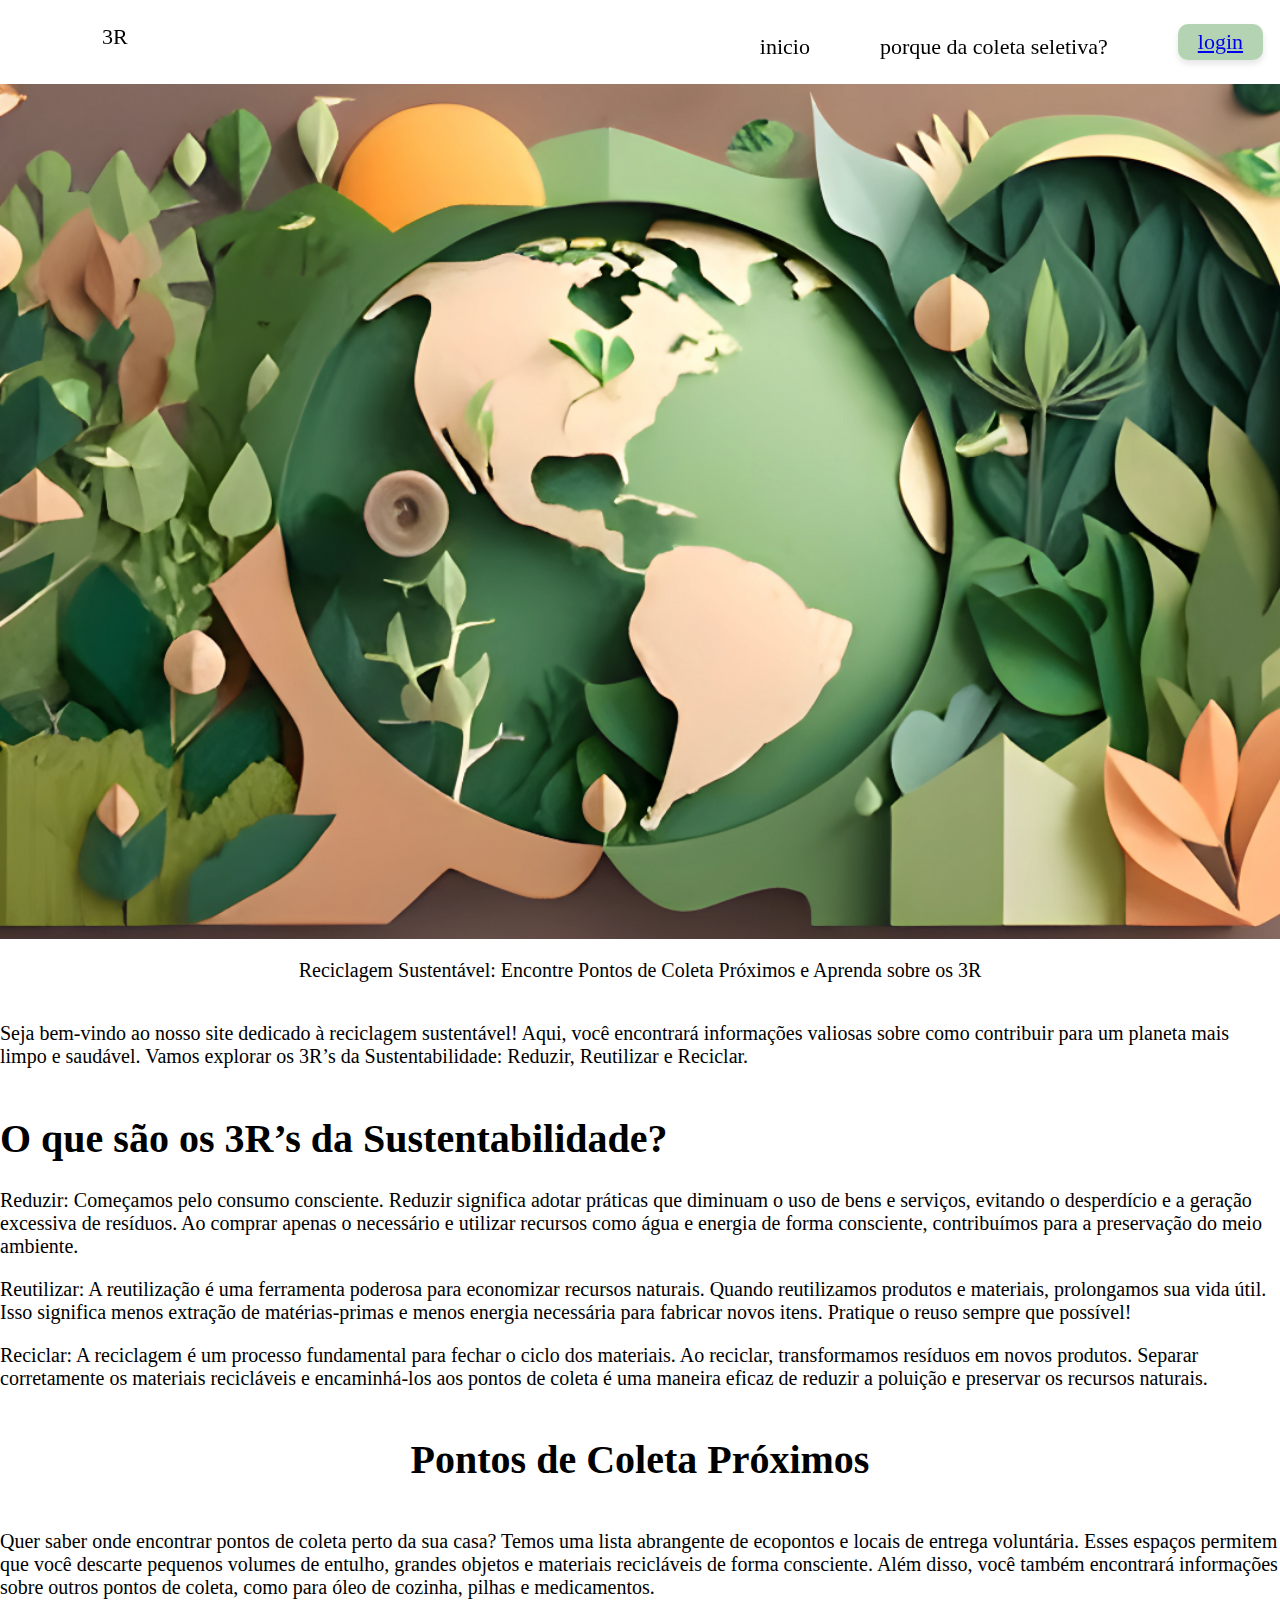
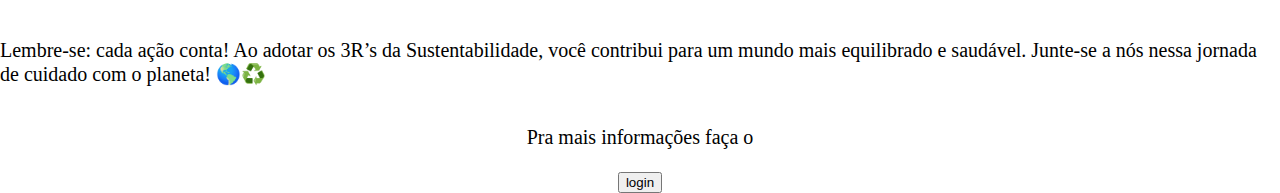
==== Front/index.html @ 3064c703 "projeto" ====
<!DOCTYPE html>
<html lang="en">
<head>
    <meta charset="UTF-8">
    <meta name="viewport" content="width=device-width, initial-scale=1.0">
    <title>Document</title>
    <link rel="stylesheet" type="text/css" href="/Front/css/Styles.css" media="screen" />
    <link rel="stylesheet" type="text/css" href="/Front/css/Home.css" media="screen" />
</head>
<body>
     <header class="centralizar_header"> 
            <div class ="inicio_e">
                <P class="p1">3R</P>

            </div>
            <div class="inicio_d">
                <p class="p2">inicio</p>
                <p class="p2"> porque da coleta seletiva? </p>
                <div>
                    <a href="Login.html">
                    <p class="botao_log"> login</p>
                </a>     
                </div>
               
            </div>
     </header>
     <div class="centerlize" > 
       
            <img src="/Front/Img/ima.png" alt="intro">
    
            <p>Reciclagem Sustentável: Encontre Pontos de Coleta Próximos e Aprenda sobre os 3R</p>
            <p>Seja bem-vindo ao nosso site dedicado à reciclagem sustentável! Aqui, você encontrará informações valiosas sobre como contribuir para um planeta mais limpo e saudável.
             Vamos explorar os 3R’s da Sustentabilidade: Reduzir, Reutilizar e Reciclar.</p>
            <div> 
            <h1>O que são os 3R’s da Sustentabilidade?</h1>
            <p>Reduzir: Começamos pelo consumo consciente. Reduzir significa adotar práticas que diminuam o uso de bens e serviços, evitando o desperdício e a geração excessiva de resíduos. Ao comprar apenas o necessário e utilizar recursos como água e energia de forma consciente, contribuímos para a preservação do meio ambiente.</p>
            <p>Reutilizar: A reutilização é uma ferramenta poderosa para economizar recursos naturais. Quando reutilizamos produtos e materiais, prolongamos sua vida útil. Isso significa menos extração de matérias-primas e menos energia necessária para fabricar novos itens. Pratique o reuso sempre que possível!</P>
            <p>Reciclar: A reciclagem é um processo fundamental para fechar o ciclo dos materiais. Ao reciclar, transformamos resíduos em novos produtos. Separar corretamente os materiais recicláveis e encaminhá-los aos pontos de coleta é uma maneira eficaz de reduzir a poluição e preservar os recursos naturais.</p>
            </div>
            <h1> Pontos de Coleta Próximos</h1> 
            <p> Quer saber onde encontrar pontos de coleta perto da sua casa? Temos uma lista abrangente de ecopontos e locais de entrega voluntária. Esses espaços permitem que você descarte pequenos volumes de entulho, grandes objetos e materiais recicláveis de forma consciente. Além disso, você também encontrará
            informações sobre outros pontos de coleta, como para óleo de cozinha, pilhas e medicamentos.</p>
            
           <P>Lembre-se: cada ação conta! Ao adotar os 3R’s da Sustentabilidade, você contribui para um mundo mais equilibrado e saudável. Junte-se a nós nessa jornada de cuidado com o planeta! 🌎♻️</P>
            
           <p> Pra mais informações faça o</p>  
           <div>
            <button>  login </button>
           </div>
     </div>
</body>
</html>
---- Front/css/Styles.css ----
body {
    margin: 0;
    font-family: "Comic Sans MS", cursive; 
    font-size: 20px; 
}

.centralizar_header {
    display: flex;
    flex-direction: row;
    justify-content: space-between;
  
    backdrop-filter: blur(50px); 
    padding: 2px;

    border-radius: 5px;
    border: #b4d3b2;
    border-width: 1px;
}

.inicio_e {
    display: flex;
    align-items: flex-start;
    justify-content: flex-start;
    font-size: 22px;
}

.inicio_d {
    display: flex;
    align-items: flex-end;
    justify-content: flex-end;
    font-size: 22px;
}

.p1 {
    margin-left: 100px;
}

.p2 {
    margin-right: 70px;
}
.botao_log{
    padding-right   : 20px;
    padding-left: 20px;
    padding-top: 5px;
    padding-bottom: 5px;
    border-radius: 10px;
    border-width: 2px;
    background-color:#b4d3b2;
    margin-right: 15px;
    box-shadow: 0px 4px 6px rgba(0, 0, 0, 0.1);

}
.botao_log:hover {
 
}
---- Front/css/Home.css ----
.centerlize{ 
    display: flex;
    flex-direction: column;
    justify-content: center;
    align-items: center;
 
}       
img {
    width: 100%;
     height: 95vh;
    object-fit: cover;
}
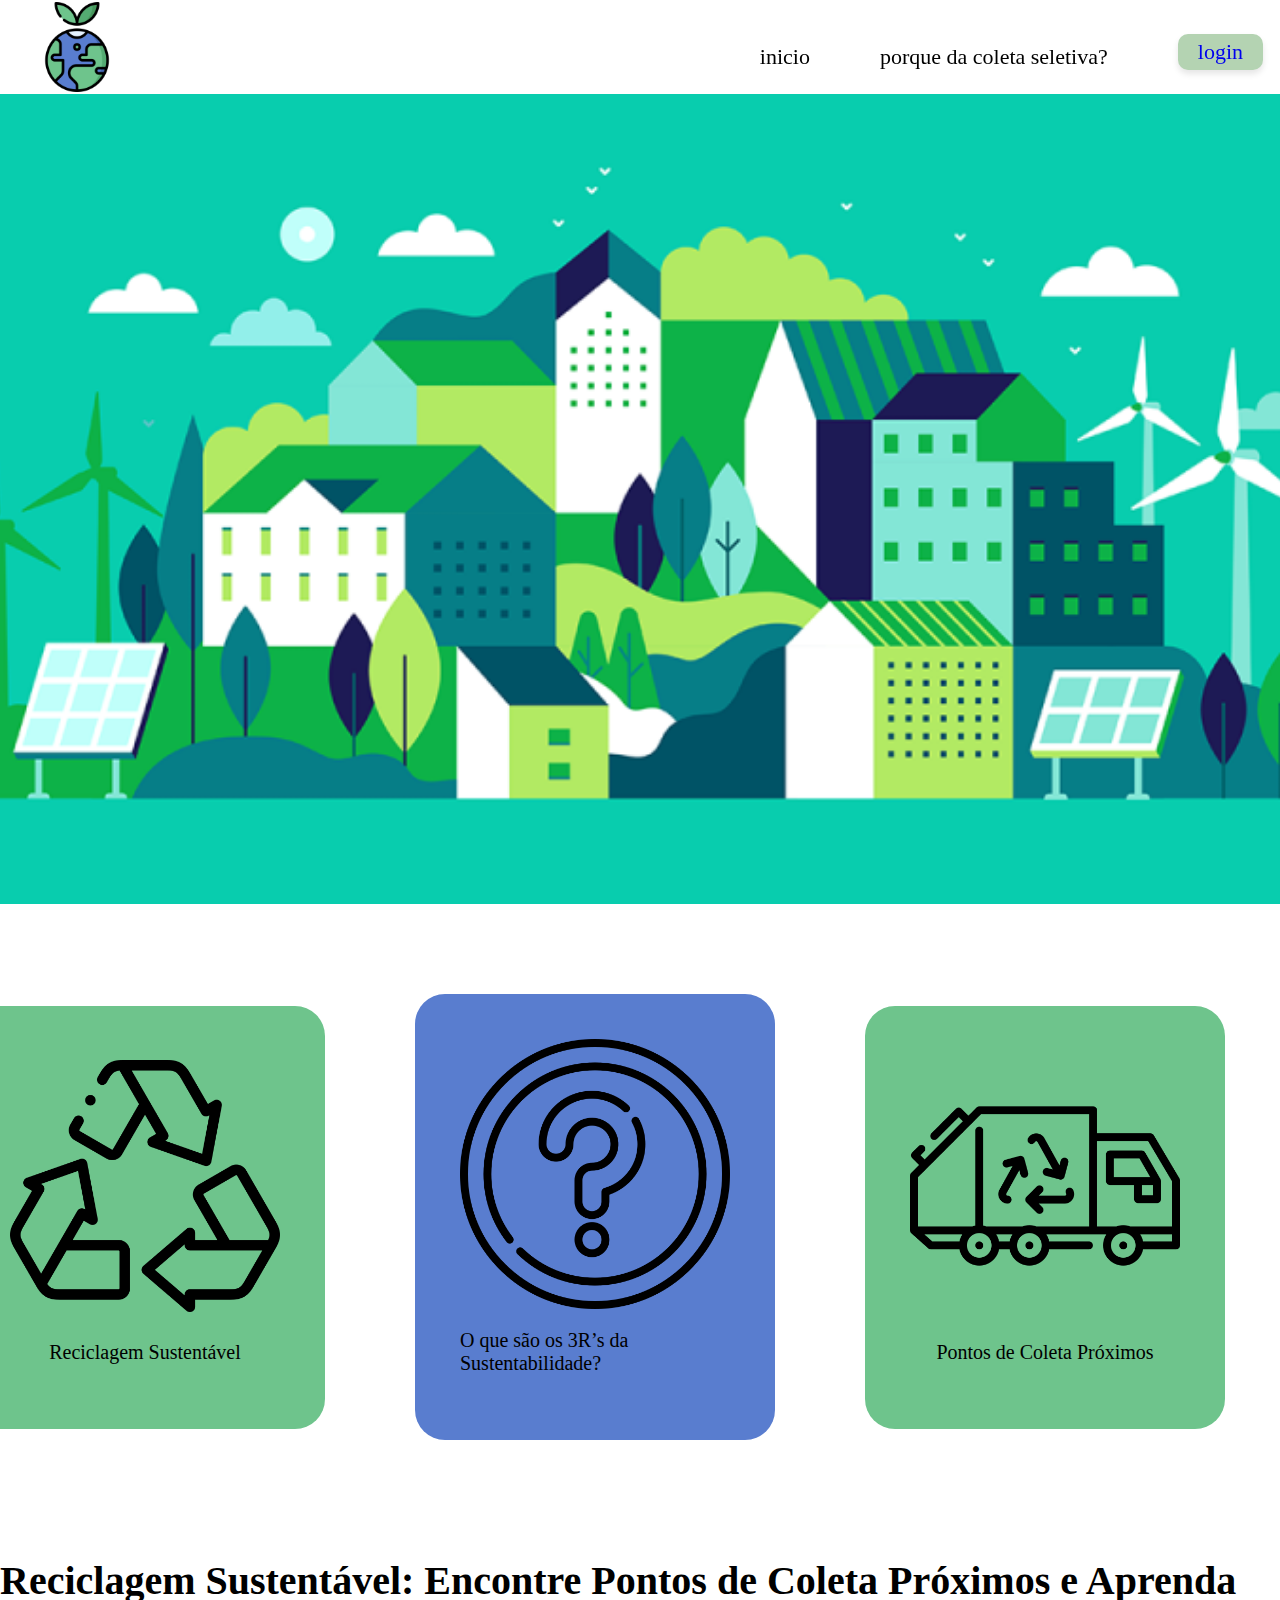
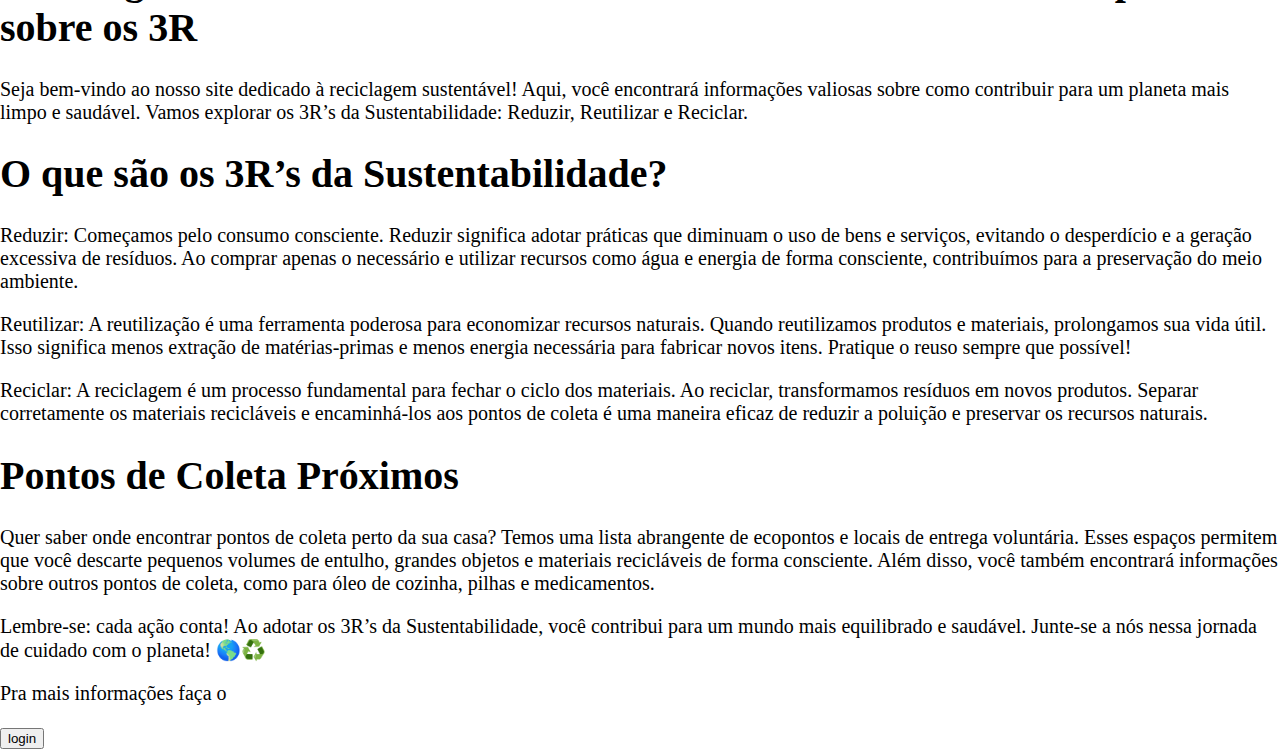
==== commit 13c6f41b: "att" ====
--- a/Front/index.html
+++ b/Front/index.html
@@ -10,7 +10,7 @@
 <body>
      <header class="centralizar_header"> 
             <div class ="inicio_e">
-                <P class="p1">3R</P>
+                <img src="/Front/Img/5267667.png"  class="icon">
 
             </div>
             <div class="inicio_d">
@@ -24,29 +24,49 @@
                
             </div>
      </header>
+ 
+
      <div class="centerlize" > 
-       
-            <img src="/Front/Img/ima.png" alt="intro">
+        <div classs="img2">
+            <img src="/Front/Img/Sustainability_IBK.png"  class=" img2" alt="intro">
+         </div>          
     
-            <p>Reciclagem Sustentável: Encontre Pontos de Coleta Próximos e Aprenda sobre os 3R</p>
-            <p>Seja bem-vindo ao nosso site dedicado à reciclagem sustentável! Aqui, você encontrará informações valiosas sobre como contribuir para um planeta mais limpo e saudável.
-             Vamos explorar os 3R’s da Sustentabilidade: Reduzir, Reutilizar e Reciclar.</p>
-            <div> 
-            <h1>O que são os 3R’s da Sustentabilidade?</h1>
-            <p>Reduzir: Começamos pelo consumo consciente. Reduzir significa adotar práticas que diminuam o uso de bens e serviços, evitando o desperdício e a geração excessiva de resíduos. Ao comprar apenas o necessário e utilizar recursos como água e energia de forma consciente, contribuímos para a preservação do meio ambiente.</p>
-            <p>Reutilizar: A reutilização é uma ferramenta poderosa para economizar recursos naturais. Quando reutilizamos produtos e materiais, prolongamos sua vida útil. Isso significa menos extração de matérias-primas e menos energia necessária para fabricar novos itens. Pratique o reuso sempre que possível!</P>
-            <p>Reciclar: A reciclagem é um processo fundamental para fechar o ciclo dos materiais. Ao reciclar, transformamos resíduos em novos produtos. Separar corretamente os materiais recicláveis e encaminhá-los aos pontos de coleta é uma maneira eficaz de reduzir a poluição e preservar os recursos naturais.</p>
+            <div class="cards">
+                <div class="cards_interno cor2">    
+                    <img src="/Front/Img/2573577.png"  class="imagem_cards ">
+                    <p>Reciclagem Sustentável  </p>
+                </div>
+                <div class="cards_interno cor3">  
+                    <img src="/Front/Img/4412363.png" alt="" class="imagem_cards ">
+                    <p>O que são os 3R’s da Sustentabilidade?</p>
+                </div>
+                <div class="cards_interno cor1">  
+                    <img src="/Front/Img/3256290.png" alt="" class="imagem_cards ">
+                    <P>Pontos de Coleta Próximos</P>
+                </div>
+             </div>
+            <div class="cent">
+                <h1>Reciclagem Sustentável: Encontre Pontos de Coleta Próximos e Aprenda sobre os 3R</h1>
+                <p>Seja bem-vindo ao nosso site dedicado à reciclagem sustentável! Aqui, você encontrará informações valiosas sobre como contribuir para um planeta mais limpo e saudável.
+                 Vamos explorar os 3R’s da Sustentabilidade: Reduzir, Reutilizar e Reciclar.</p>
+                <div> 
+                <h1>O que são os 3R’s da Sustentabilidade?</h1>
+                <p>Reduzir: Começamos pelo consumo consciente. Reduzir significa adotar práticas que diminuam o uso de bens e serviços, evitando o desperdício e a geração excessiva de resíduos. Ao comprar apenas o necessário e utilizar recursos como água e energia de forma consciente, contribuímos para a preservação do meio ambiente.</p>
+                <p>Reutilizar: A reutilização é uma ferramenta poderosa para economizar recursos naturais. Quando reutilizamos produtos e materiais, prolongamos sua vida útil. Isso significa menos extração de matérias-primas e menos energia necessária para fabricar novos itens. Pratique o reuso sempre que possível!</P>
+                <p>Reciclar: A reciclagem é um processo fundamental para fechar o ciclo dos materiais. Ao reciclar, transformamos resíduos em novos produtos. Separar corretamente os materiais recicláveis e encaminhá-los aos pontos de coleta é uma maneira eficaz de reduzir a poluição e preservar os recursos naturais.</p>
+                </div>
+                <h1> Pontos de Coleta Próximos</h1> 
+                <p> Quer saber onde encontrar pontos de coleta perto da sua casa? Temos uma lista abrangente de ecopontos e locais de entrega voluntária. Esses espaços permitem que você descarte pequenos volumes de entulho, grandes objetos e materiais recicláveis de forma consciente. Além disso, você também encontrará
+                informações sobre outros pontos de coleta, como para óleo de cozinha, pilhas e medicamentos.</p>
+                
+               <P>Lembre-se: cada ação conta! Ao adotar os 3R’s da Sustentabilidade, você contribui para um mundo mais equilibrado e saudável. Junte-se a nós nessa jornada de cuidado com o planeta! 🌎♻️</P>
+                
+               <p> Pra mais informações faça o</p>  
+               <div>
+                <button>  login </button>
+               </div>
             </div>
-            <h1> Pontos de Coleta Próximos</h1> 
-            <p> Quer saber onde encontrar pontos de coleta perto da sua casa? Temos uma lista abrangente de ecopontos e locais de entrega voluntária. Esses espaços permitem que você descarte pequenos volumes de entulho, grandes objetos e materiais recicláveis de forma consciente. Além disso, você também encontrará
-            informações sobre outros pontos de coleta, como para óleo de cozinha, pilhas e medicamentos.</p>
-            
-           <P>Lembre-se: cada ação conta! Ao adotar os 3R’s da Sustentabilidade, você contribui para um mundo mais equilibrado e saudável. Junte-se a nós nessa jornada de cuidado com o planeta! 🌎♻️</P>
-            
-           <p> Pra mais informações faça o</p>  
-           <div>
-            <button>  login </button>
-           </div>
+
      </div>
 </body>
 </html>--- a/Front/css/Styles.css
+++ b/Front/css/Styles.css
@@ -22,6 +22,7 @@
     align-items: flex-start;
     justify-content: flex-start;
     font-size: 22px;
+    margin-left: 30px;
 }
 
 .inicio_d {
@@ -48,8 +49,18 @@
     background-color:#b4d3b2;
     margin-right: 15px;
     box-shadow: 0px 4px 6px rgba(0, 0, 0, 0.1);
-
+    transition: transform 2s ease;
 }
 .botao_log:hover {
- 
-}+    transform: scale(1.1);
+    z-index: 1;
+}
+a {
+    text-decoration: none;
+}
+a:visited {
+    color: inherit;
+}
+.icon{
+    height: 10vh;
+}
--- a/Front/css/Home.css
+++ b/Front/css/Home.css
@@ -5,8 +5,49 @@
     align-items: center;
  
 }       
-img {
-    width: 100%;
-     height: 95vh;
+.img2 {
+    display: flex;
+    align-items:  center;
+    justify-content:  center;
+    width: 202vh;
+     height: 90vh;
     object-fit: cover;
-}+    margin: 0%;
+}
+.cards{
+    display: flex;
+    justify-content: space-evenly;
+    align-items: center;
+    flex-direction: row;
+}
+.cards_interno{
+    margin-top:10vh ;
+    margin-bottom:10vh ;
+    margin-right: 10vh;
+    display: flex;
+    justify-content: center;
+    align-items: center;
+    flex-direction: column;
+
+    padding: 5vh;
+    border-radius: 30px;
+    transition: transform 2s ease;
+}
+.imagem_cards{ 
+    width: 30vh;
+    height: 30vh;
+}
+.cards_interno:hover {
+    transform: scale(1.1);
+    z-index: 1;
+}
+
+.cor1{
+    background-color: #6ec48c;
+}
+.cor2{
+background-color: #6ec48c;
+}
+.cor3{
+    background-color: #597dcf;
+}
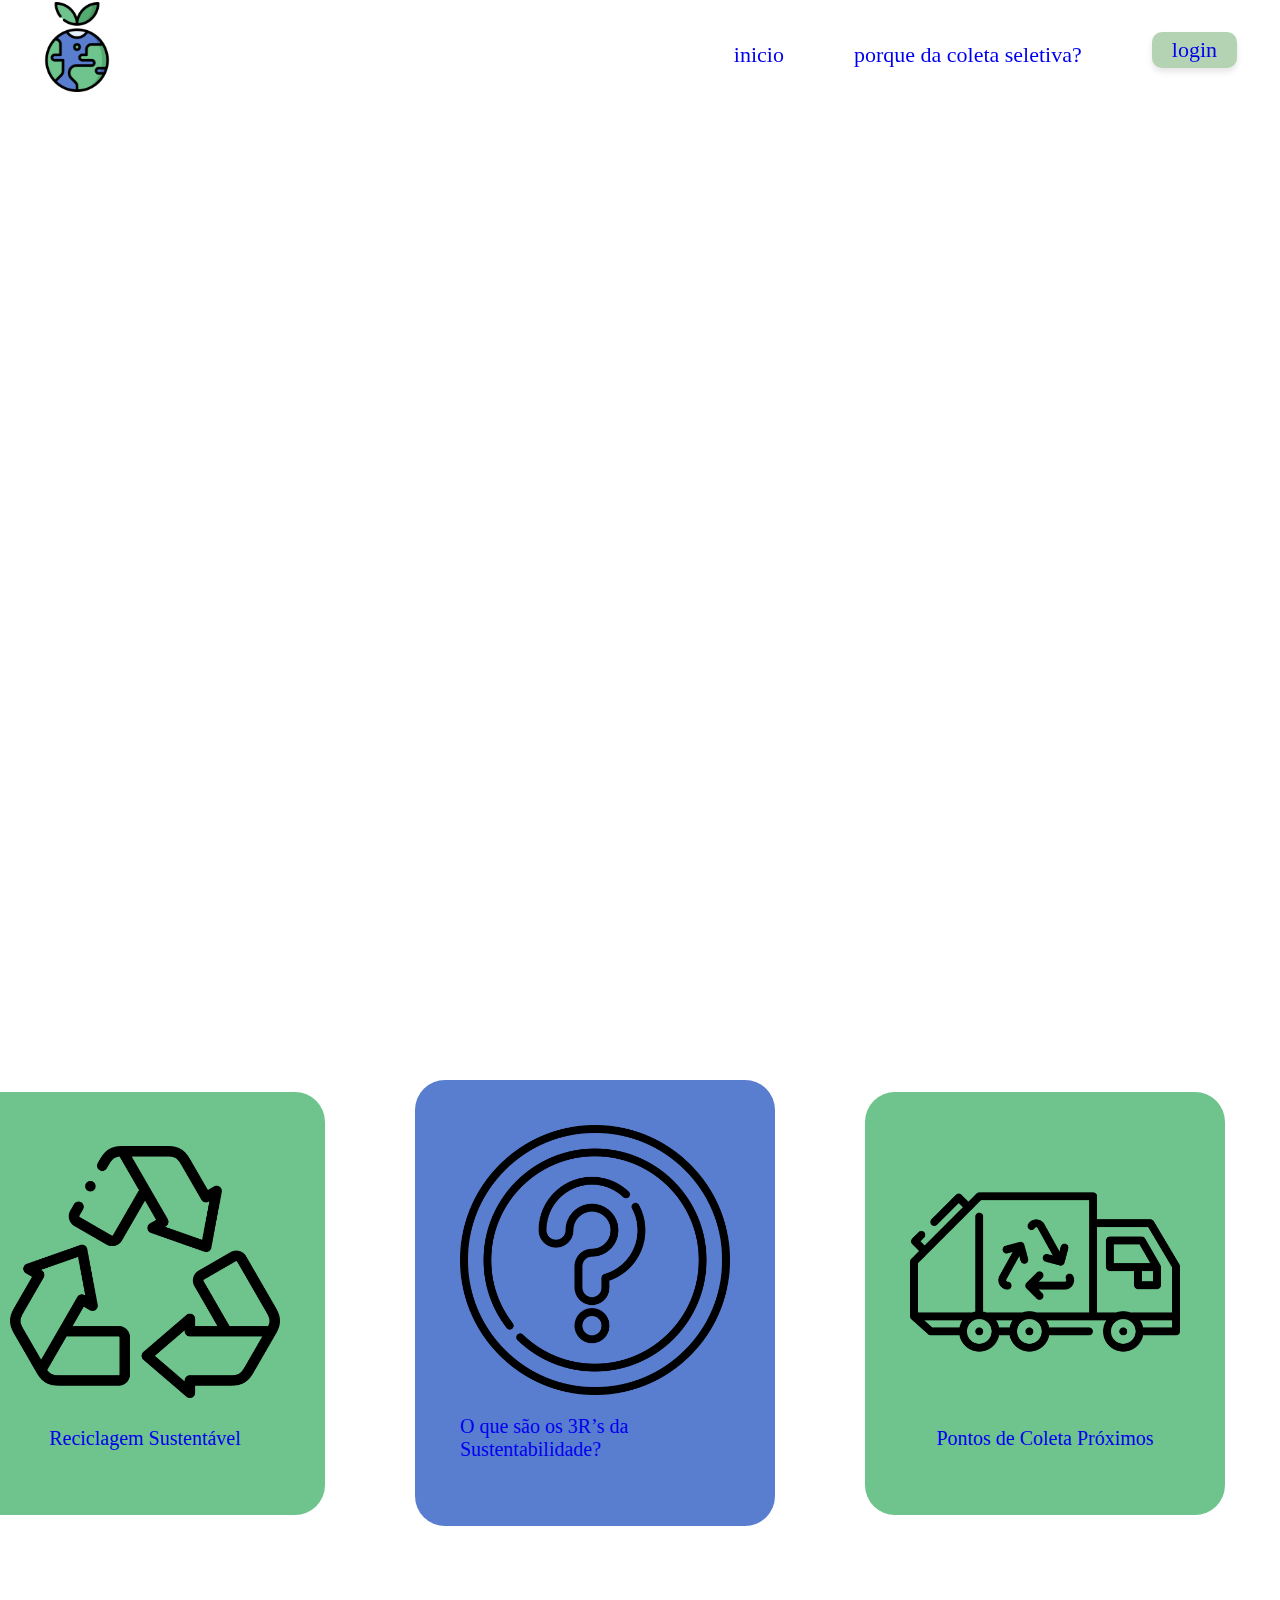
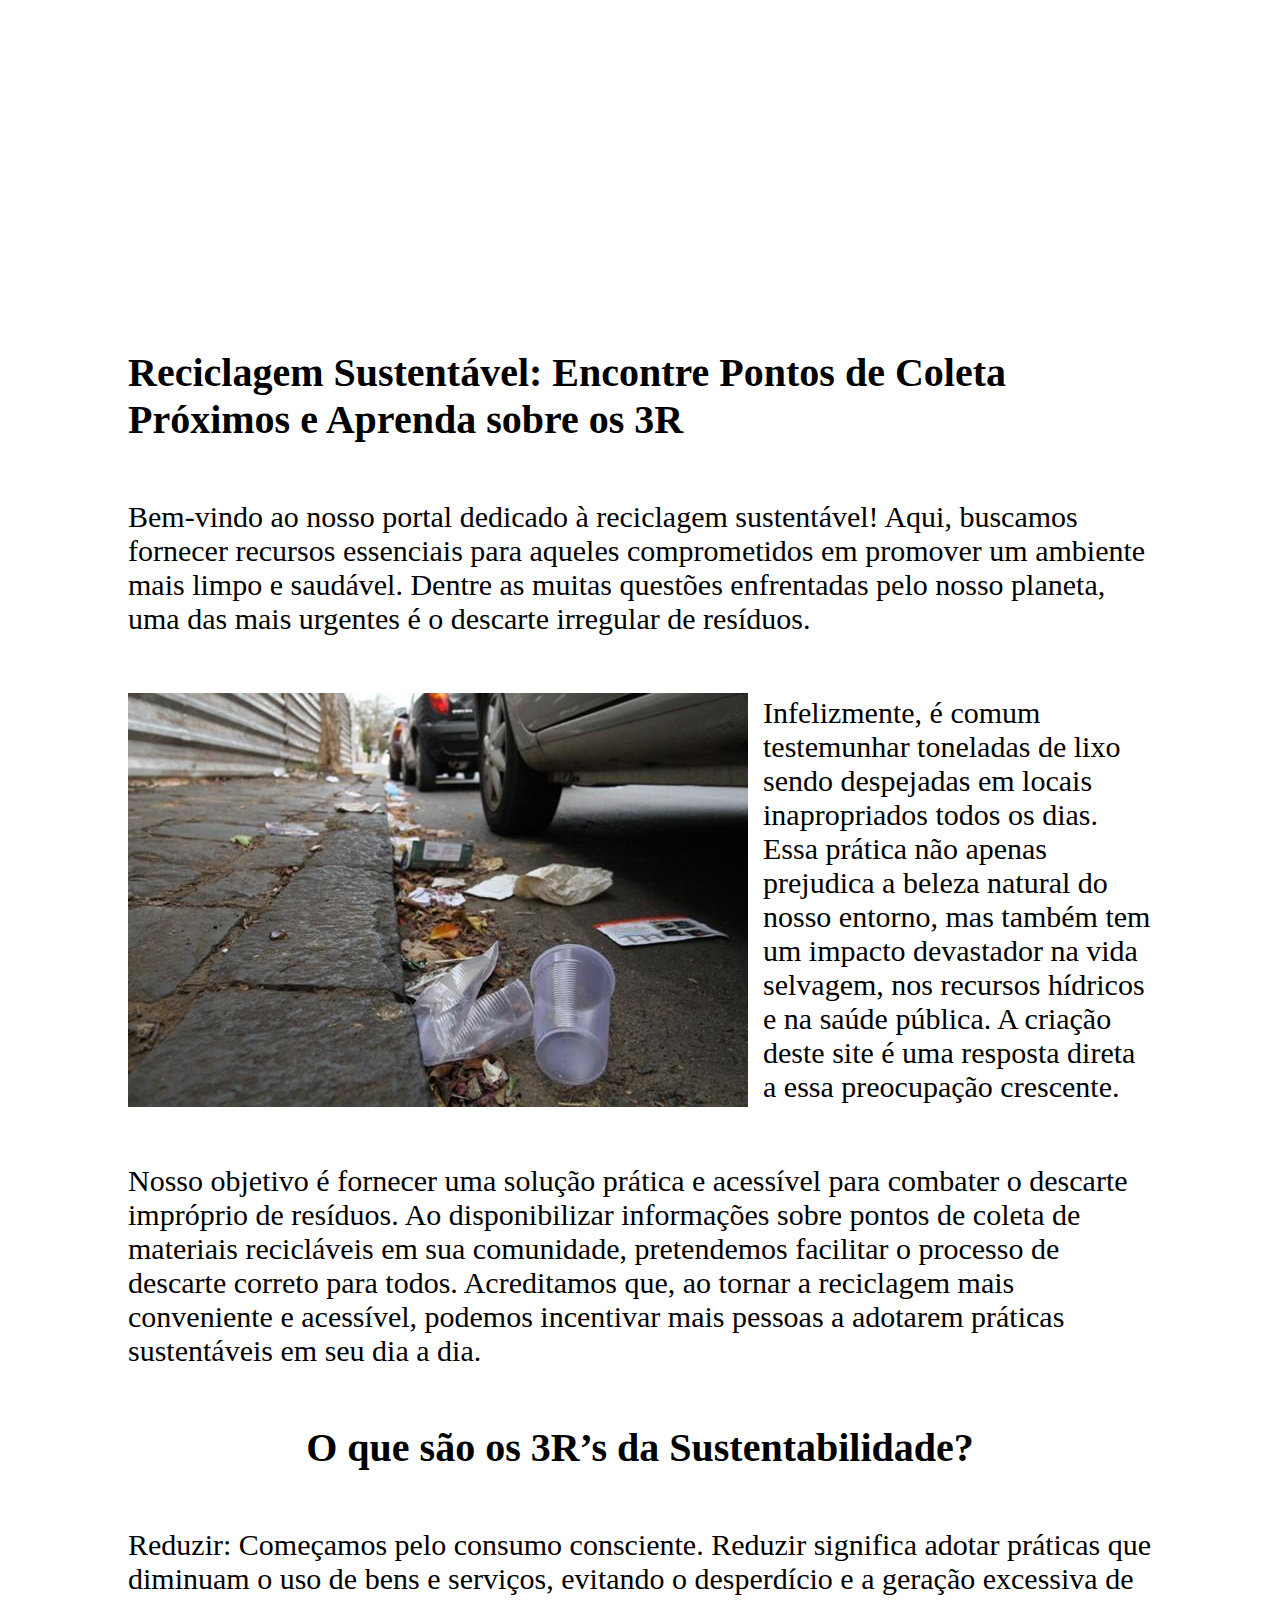
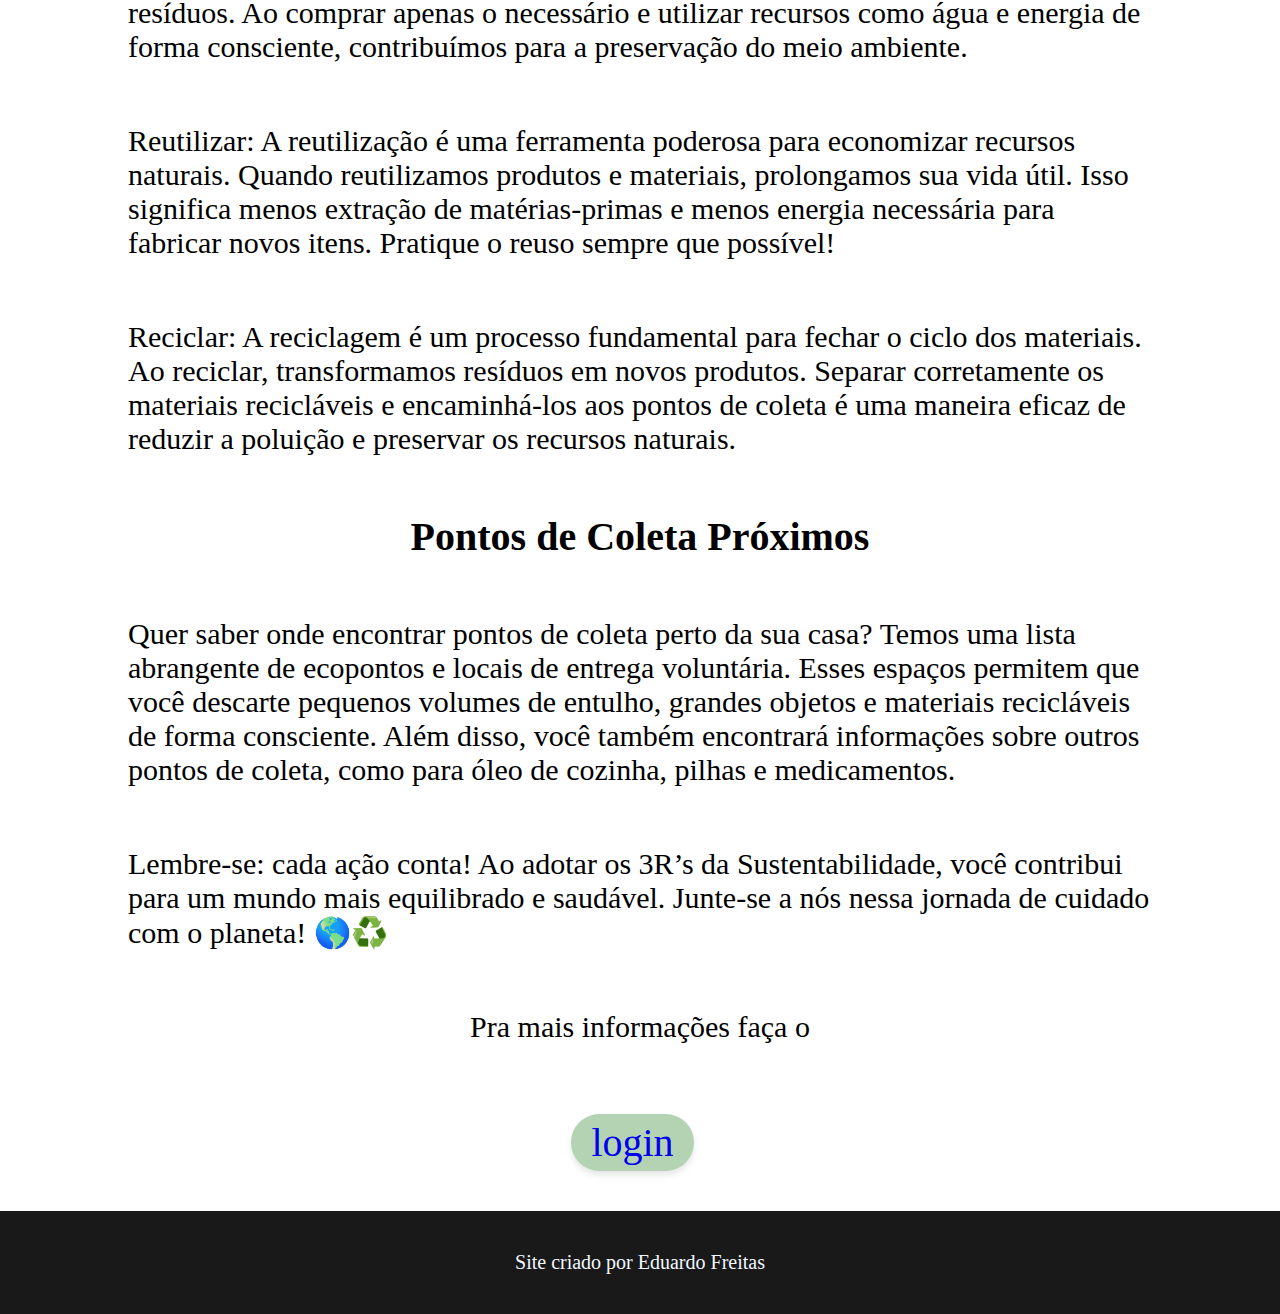
==== commit 8ed3b00d: "trabalho Front-end" ====
--- a/Front/index.html
+++ b/Front/index.html
@@ -3,19 +3,27 @@
 <head>
     <meta charset="UTF-8">
     <meta name="viewport" content="width=device-width, initial-scale=1.0">
-    <title>Document</title>
+    <title>3R’s</title>
     <link rel="stylesheet" type="text/css" href="/Front/css/Styles.css" media="screen" />
     <link rel="stylesheet" type="text/css" href="/Front/css/Home.css" media="screen" />
+    <link rel="icon" href="/Front/Img/5267667.png" type="image/png">
 </head>
 <body>
      <header class="centralizar_header"> 
             <div class ="inicio_e">
-                <img src="/Front/Img/5267667.png"  class="icon">
+                <a href="index.html">
+                    <img src="/Front/Img/5267667.png"  class="icon">
+                </a>
+           
 
             </div>
             <div class="inicio_d">
-                <p class="p2">inicio</p>
+                <a href="index.html">
+                    <p class="p2" >inicio</p>
+                </a>
+                <a href="#r">
                 <p class="p2"> porque da coleta seletiva? </p>
+                </a>
                 <div>
                     <a href="Login.html">
                     <p class="botao_log"> login</p>
@@ -27,46 +35,75 @@
  
 
      <div class="centerlize" > 
-        <div classs="img2">
-            <img src="/Front/Img/Sustainability_IBK.png"  class=" img2" alt="intro">
-         </div>          
-    
-            <div class="cards">
+        <div class="img2">
+
+            <img src="/Front/Img/Sustainability_IBK.png" class="background-image" alt="intro">
+            <div class="content centerlize ">
+                <p class="gohorse">Bem-vindo ao site 3R!</p>
+                <p id="scrollButton" class="botao gohorse"><a href="#contentSection">Saiba Mais</a></p>
+            </div>
+        </div>       
+            <DIV id="contentSection">
+                
+            </DIV>
+            <div class="cards" id="contentSection" >
+                <a href="#r" >
                 <div class="cards_interno cor2">    
                     <img src="/Front/Img/2573577.png"  class="imagem_cards ">
-                    <p>Reciclagem Sustentável  </p>
+                    <p >Reciclagem Sustentável  </p>
                 </div>
+                </a>
+                <a href="#pq">
                 <div class="cards_interno cor3">  
                     <img src="/Front/Img/4412363.png" alt="" class="imagem_cards ">
                     <p>O que são os 3R’s da Sustentabilidade?</p>
                 </div>
+                </a>
+                <a href="#cole">
                 <div class="cards_interno cor1">  
                     <img src="/Front/Img/3256290.png" alt="" class="imagem_cards ">
                     <P>Pontos de Coleta Próximos</P>
                 </div>
+                </a>
              </div>
-            <div class="cent">
-                <h1>Reciclagem Sustentável: Encontre Pontos de Coleta Próximos e Aprenda sobre os 3R</h1>
-                <p>Seja bem-vindo ao nosso site dedicado à reciclagem sustentável! Aqui, você encontrará informações valiosas sobre como contribuir para um planeta mais limpo e saudável.
-                 Vamos explorar os 3R’s da Sustentabilidade: Reduzir, Reutilizar e Reciclar.</p>
-                <div> 
+             <div id="r"></div>
+             <div ><p class="GAMBIARRA">DASDAS</p></div>
+             <div class="GAMBIARRA"><p>DASDAS</p></div>
+  
+            <div class="cent" class="paragrafos" >
+
+                <h1 >Reciclagem Sustentável: Encontre Pontos de Coleta Próximos e Aprenda sobre os 3R</h1>
+                <p class=" texto_imagem">Bem-vindo ao nosso portal dedicado à reciclagem sustentável! Aqui, buscamos fornecer recursos essenciais para aqueles comprometidos em promover um ambiente mais limpo e saudável. Dentre as muitas questões enfrentadas pelo nosso planeta, uma das mais urgentes é o descarte irregular de resíduos.</p>
+                <div class=" texto_imagem">
+                    <img src="Img/lixoo.jpg" alt=""  class="lixo">
+                    <p class="paragrafo_i">Infelizmente, é comum testemunhar toneladas de lixo sendo despejadas em locais inapropriados todos os dias. Essa prática não apenas prejudica a beleza natural do nosso entorno, mas também tem um impacto devastador na vida selvagem, nos recursos hídricos e na saúde pública. A criação deste site é uma resposta direta a essa preocupação crescente.</p>
+                </div>
+               
+
+                <p class=" texto_imagem" id="pq">Nosso objetivo é fornecer uma solução prática e acessível para combater o descarte impróprio de resíduos. Ao disponibilizar informações sobre pontos de coleta de materiais recicláveis em sua comunidade, pretendemos facilitar o processo de descarte correto para todos. Acreditamos que, ao tornar a reciclagem mais conveniente e acessível, podemos incentivar mais pessoas a adotarem práticas sustentáveis em seu dia a dia.</p>
                 <h1>O que são os 3R’s da Sustentabilidade?</h1>
-                <p>Reduzir: Começamos pelo consumo consciente. Reduzir significa adotar práticas que diminuam o uso de bens e serviços, evitando o desperdício e a geração excessiva de resíduos. Ao comprar apenas o necessário e utilizar recursos como água e energia de forma consciente, contribuímos para a preservação do meio ambiente.</p>
-                <p>Reutilizar: A reutilização é uma ferramenta poderosa para economizar recursos naturais. Quando reutilizamos produtos e materiais, prolongamos sua vida útil. Isso significa menos extração de matérias-primas e menos energia necessária para fabricar novos itens. Pratique o reuso sempre que possível!</P>
-                <p>Reciclar: A reciclagem é um processo fundamental para fechar o ciclo dos materiais. Ao reciclar, transformamos resíduos em novos produtos. Separar corretamente os materiais recicláveis e encaminhá-los aos pontos de coleta é uma maneira eficaz de reduzir a poluição e preservar os recursos naturais.</p>
-                </div>
-                <h1> Pontos de Coleta Próximos</h1> 
-                <p> Quer saber onde encontrar pontos de coleta perto da sua casa? Temos uma lista abrangente de ecopontos e locais de entrega voluntária. Esses espaços permitem que você descarte pequenos volumes de entulho, grandes objetos e materiais recicláveis de forma consciente. Além disso, você também encontrará
+                <p class=" texto_imagem" >Reduzir: Começamos pelo consumo consciente. Reduzir significa adotar práticas que diminuam o uso de bens e serviços, evitando o desperdício e a geração excessiva de resíduos. Ao comprar apenas o necessário e utilizar recursos como água e energia de forma consciente, contribuímos para a preservação do meio ambiente.</p>
+                <p class=" texto_imagem">Reutilizar: A reutilização é uma ferramenta poderosa para economizar recursos naturais. Quando reutilizamos produtos e materiais, prolongamos sua vida útil. Isso significa menos extração de matérias-primas e menos energia necessária para fabricar novos itens. Pratique o reuso sempre que possível!</P>
+                <p class=" texto_imagem"> Reciclar: A reciclagem é um processo fundamental para fechar o ciclo dos materiais. Ao reciclar, transformamos resíduos em novos produtos. Separar corretamente os materiais recicláveis e encaminhá-los aos pontos de coleta é uma maneira eficaz de reduzir a poluição e preservar os recursos naturais.</p>
+                
+                <h1 id="cole"> Pontos de Coleta Próximos</h1> 
+                <p class=" texto_imagem"> Quer saber onde encontrar pontos de coleta perto da sua casa? Temos uma lista abrangente de ecopontos e locais de entrega voluntária. Esses espaços permitem que você descarte pequenos volumes de entulho, grandes objetos e materiais recicláveis de forma consciente. Além disso, você também encontrará
                 informações sobre outros pontos de coleta, como para óleo de cozinha, pilhas e medicamentos.</p>
                 
-               <P>Lembre-se: cada ação conta! Ao adotar os 3R’s da Sustentabilidade, você contribui para um mundo mais equilibrado e saudável. Junte-se a nós nessa jornada de cuidado com o planeta! 🌎♻️</P>
+               <P class=" texto_imagem">Lembre-se: cada ação conta! Ao adotar os 3R’s da Sustentabilidade, você contribui para um mundo mais equilibrado e saudável. Junte-se a nós nessa jornada de cuidado com o planeta! 🌎♻️</P>
                 
-               <p> Pra mais informações faça o</p>  
+               <p class=" texto_imagem"> Pra mais informações faça o</p>  
                <div>
-                <button>  login </button>
-               </div>
+                <a href="Login.html">
+                <p class="botao"> login</p>
+            </a>     
             </div>
-
+            </div>
+            <footer class=" footer">
+                <div>
+                    <p>Site criado por Eduardo Freitas</p>
+                </div>
+            </footer>
      </div>
 </body>
 </html>--- a/Front/css/Styles.css
+++ b/Front/css/Styles.css
@@ -1,22 +1,20 @@
-body {
-    margin: 0;
-    font-family: "Comic Sans MS", cursive; 
-    font-size: 20px; 
-}
 
 .centralizar_header {
     display: flex;
     flex-direction: row;
     justify-content: space-between;
-  
+    align-items: center;
     backdrop-filter: blur(50px); 
     padding: 2px;
-
     border-radius: 5px;
     border: #b4d3b2;
     border-width: 1px;
+    width: 100%; 
+    position: fixed;
+    top: 0; 
+    background-color: rgba(255, 255, 255, 0.9); 
+    z-index: 1000; 
 }
-
 .inicio_e {
     display: flex;
     align-items: flex-start;
@@ -30,8 +28,8 @@
     align-items: flex-end;
     justify-content: flex-end;
     font-size: 22px;
+    margin-right: 30px; /* Ajuste conforme necessário */
 }
-
 .p1 {
     margin-left: 100px;
 }
@@ -64,3 +62,12 @@
 .icon{
     height: 10vh;
 }
+.footer {
+    background-color: rgba(0, 0, 0, 0.9);
+    display: flex;
+    align-items: center;
+    padding: 20px;
+    color: aliceblue;
+    width: 100%;
+    justify-content: center;
+}--- a/Front/css/Home.css
+++ b/Front/css/Home.css
@@ -1,3 +1,9 @@
+body {
+    margin: 0;
+    font-family: "Comic Sans MS", cursive; 
+    font-size: 20px; 
+   
+}
 .centerlize{ 
     display: flex;
     flex-direction: column;
@@ -5,6 +11,13 @@
     align-items: center;
  
 }       
+.cent{
+    display: flex;
+    flex-direction: column;
+    justify-content: center;
+    align-items: center;
+    width: 80%;
+}
 .img2 {
     display: flex;
     align-items:  center;
@@ -13,12 +26,25 @@
      height: 90vh;
     object-fit: cover;
     margin: 0%;
+    animation: fadeIn 0.5s ease-in-out 1.5s forwards;
+    opacity: 0;
+}
+
+@keyframes fadeIn {
+    from {
+        opacity: 0;
+    }
+    to {
+        opacity: 1;
+    }
 }
 .cards{
     display: flex;
     justify-content: space-evenly;
     align-items: center;
     flex-direction: row;
+    margin-top: 20vh;
+    margin-bottom: 20vh;
 }
 .cards_interno{
     margin-top:10vh ;
@@ -31,8 +57,9 @@
 
     padding: 5vh;
     border-radius: 30px;
-    transition: transform 2s ease;
+    transition: transform 1s ease;
 }
+
 .imagem_cards{ 
     width: 30vh;
     height: 30vh;
@@ -51,3 +78,72 @@
 .cor3{
     background-color: #597dcf;
 }
+.texto_imagem{
+    display: flex;
+    flex-direction: row;
+    align-items: center ;
+    font-size: 30px;
+}
+.paragrafo_i{
+    width: 60%;
+    margin-left: 15px;
+}
+.lixo{
+    height: 40%;
+}
+html {
+    scroll-behavior: smooth;
+}
+
+
+.background-image {
+    position: absolute;
+    top: 0;
+    left: 0;
+    width: 100%;
+    height: 100%;
+    object-fit: cover; /* Para garantir que a imagem cubra todo o espaço */
+    z-index: -1; /* Para colocar a imagem atrás do conteúdo */
+}
+
+.content {
+    position: absolute;
+    top: 50%;
+    left: 50%;
+    transform: translate(-50%, -50%);
+    text-align: center;
+    color: white;
+    background-color: rgba(13,178,72,0.3); 
+    padding: 20px;
+    border-radius: 10px; 
+    font-size: 60px;
+    transition: transform 0.1s ease; /* Reduza o tempo de transição para 0.5 segundos */
+   
+}
+.botao{
+    padding-right   : 20px;
+    padding-left: 20px;
+    padding-top: 5px;
+    padding-bottom: 5px;
+    border-radius: 30px;
+    border-color: #b4d3b2;
+    background-color:#b4d3b2;
+    margin-right: 15px;
+    box-shadow: 0px 4px 6px rgba(0, 0, 0, 0.1);
+    transition: transform 2s ease;
+    font-size: 40px;
+}
+.GAMBIARRA{
+    color:white
+}
+
+.botao:hover {
+    transform: scale(1.1);
+    z-index: 1;
+}
+a {
+    text-decoration: none;
+}
+a:visited {
+    color: inherit;
+}